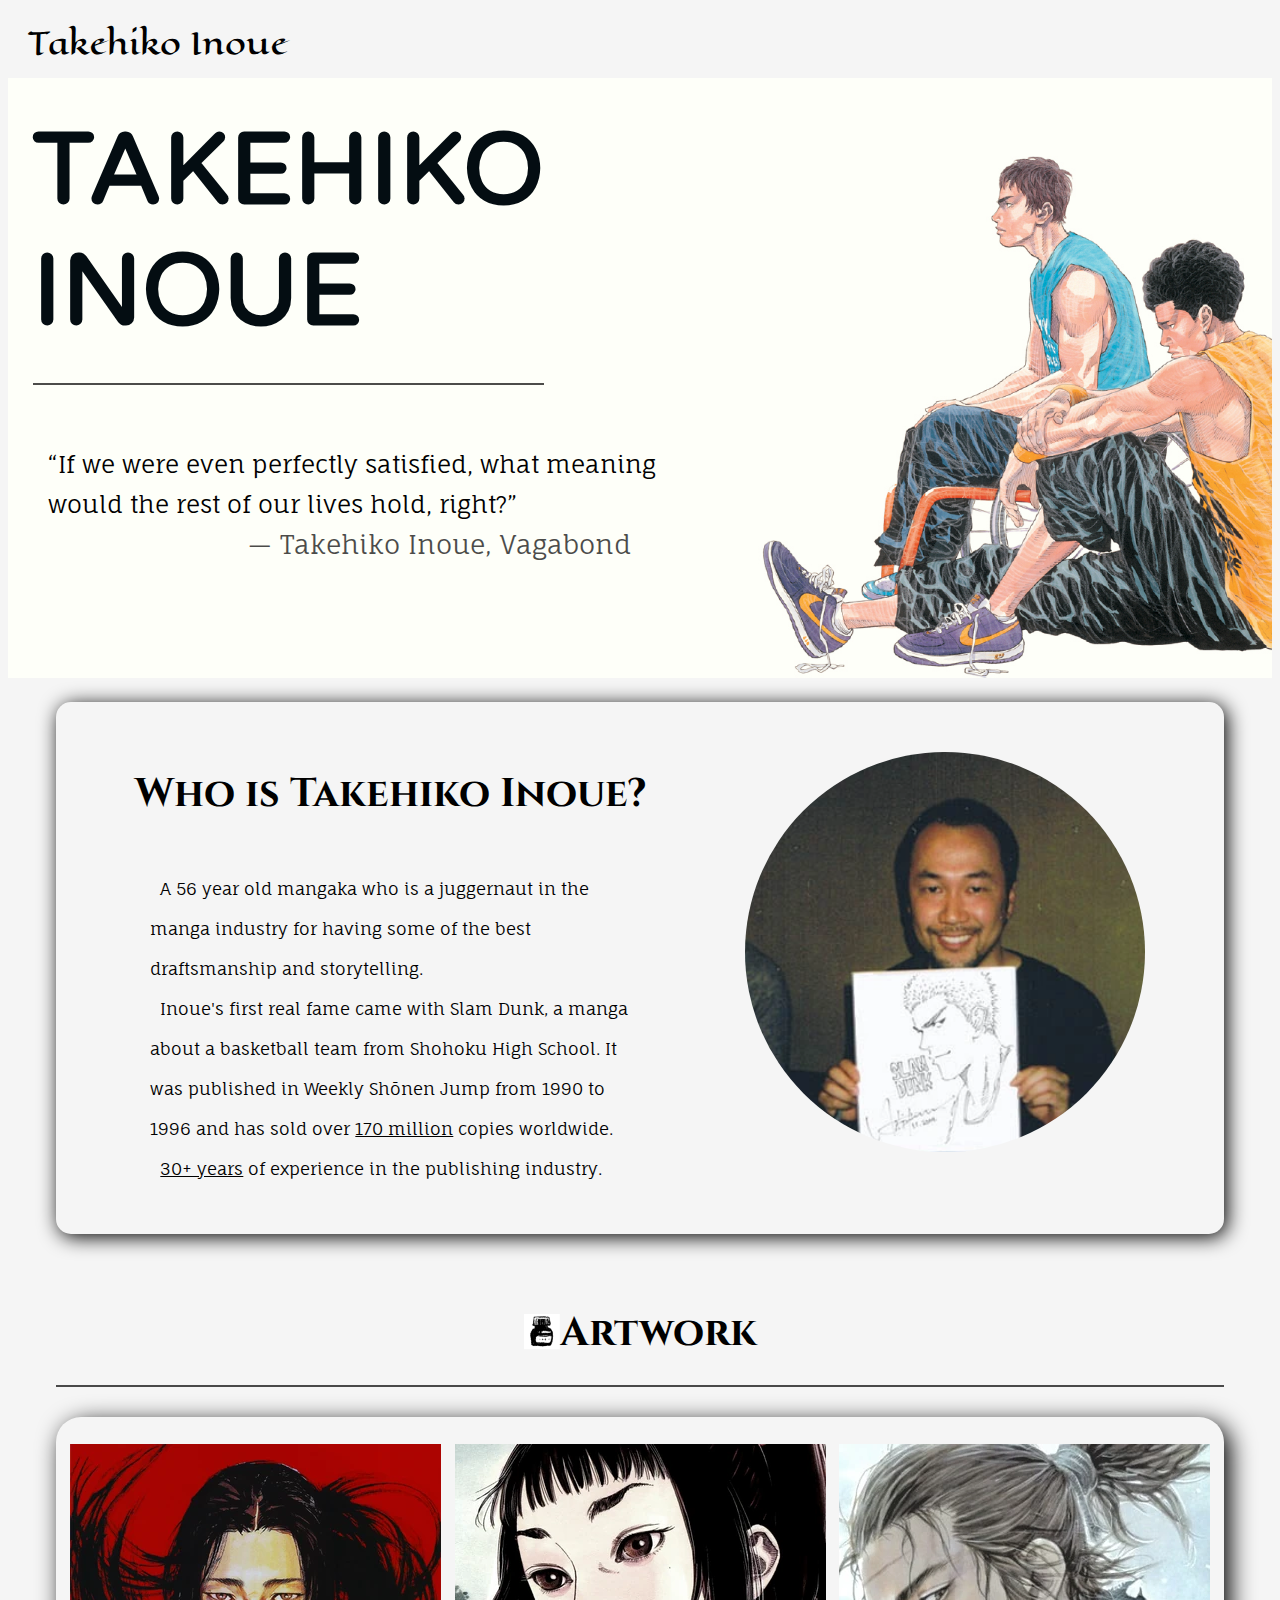
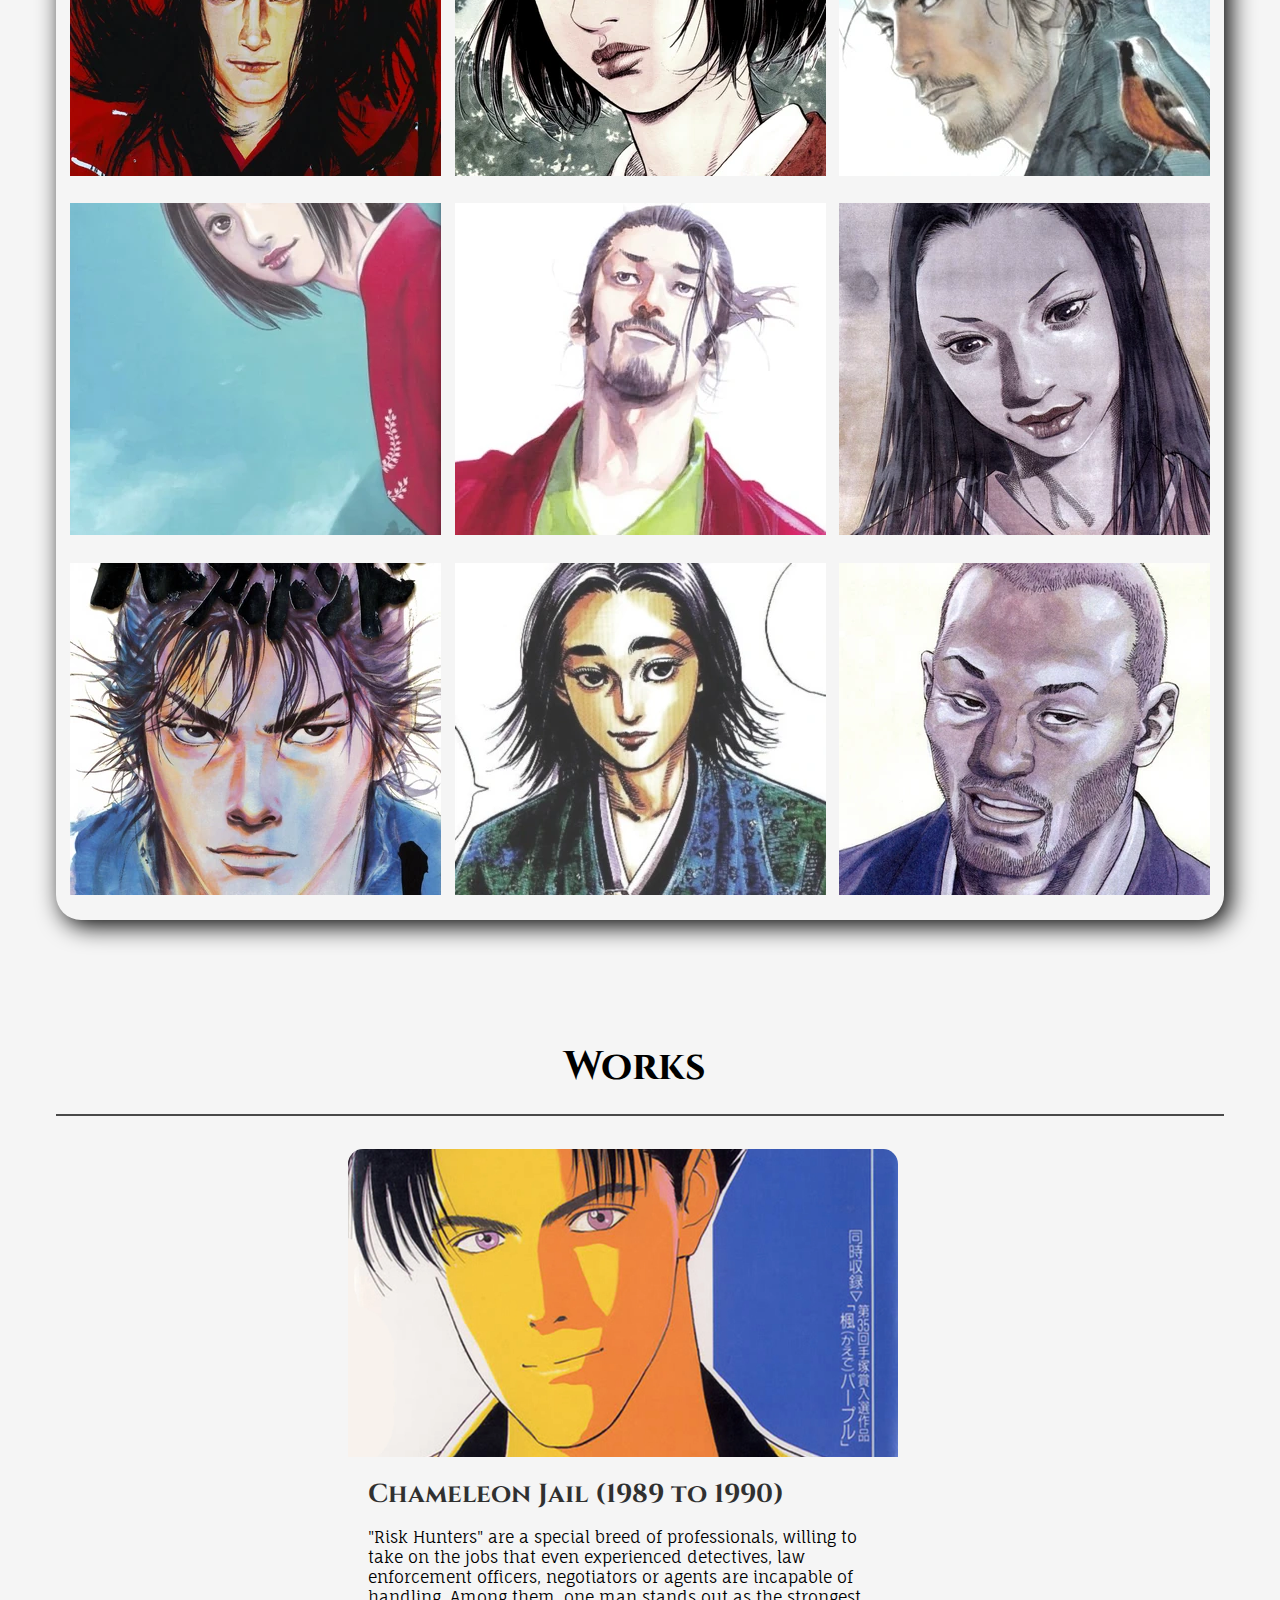
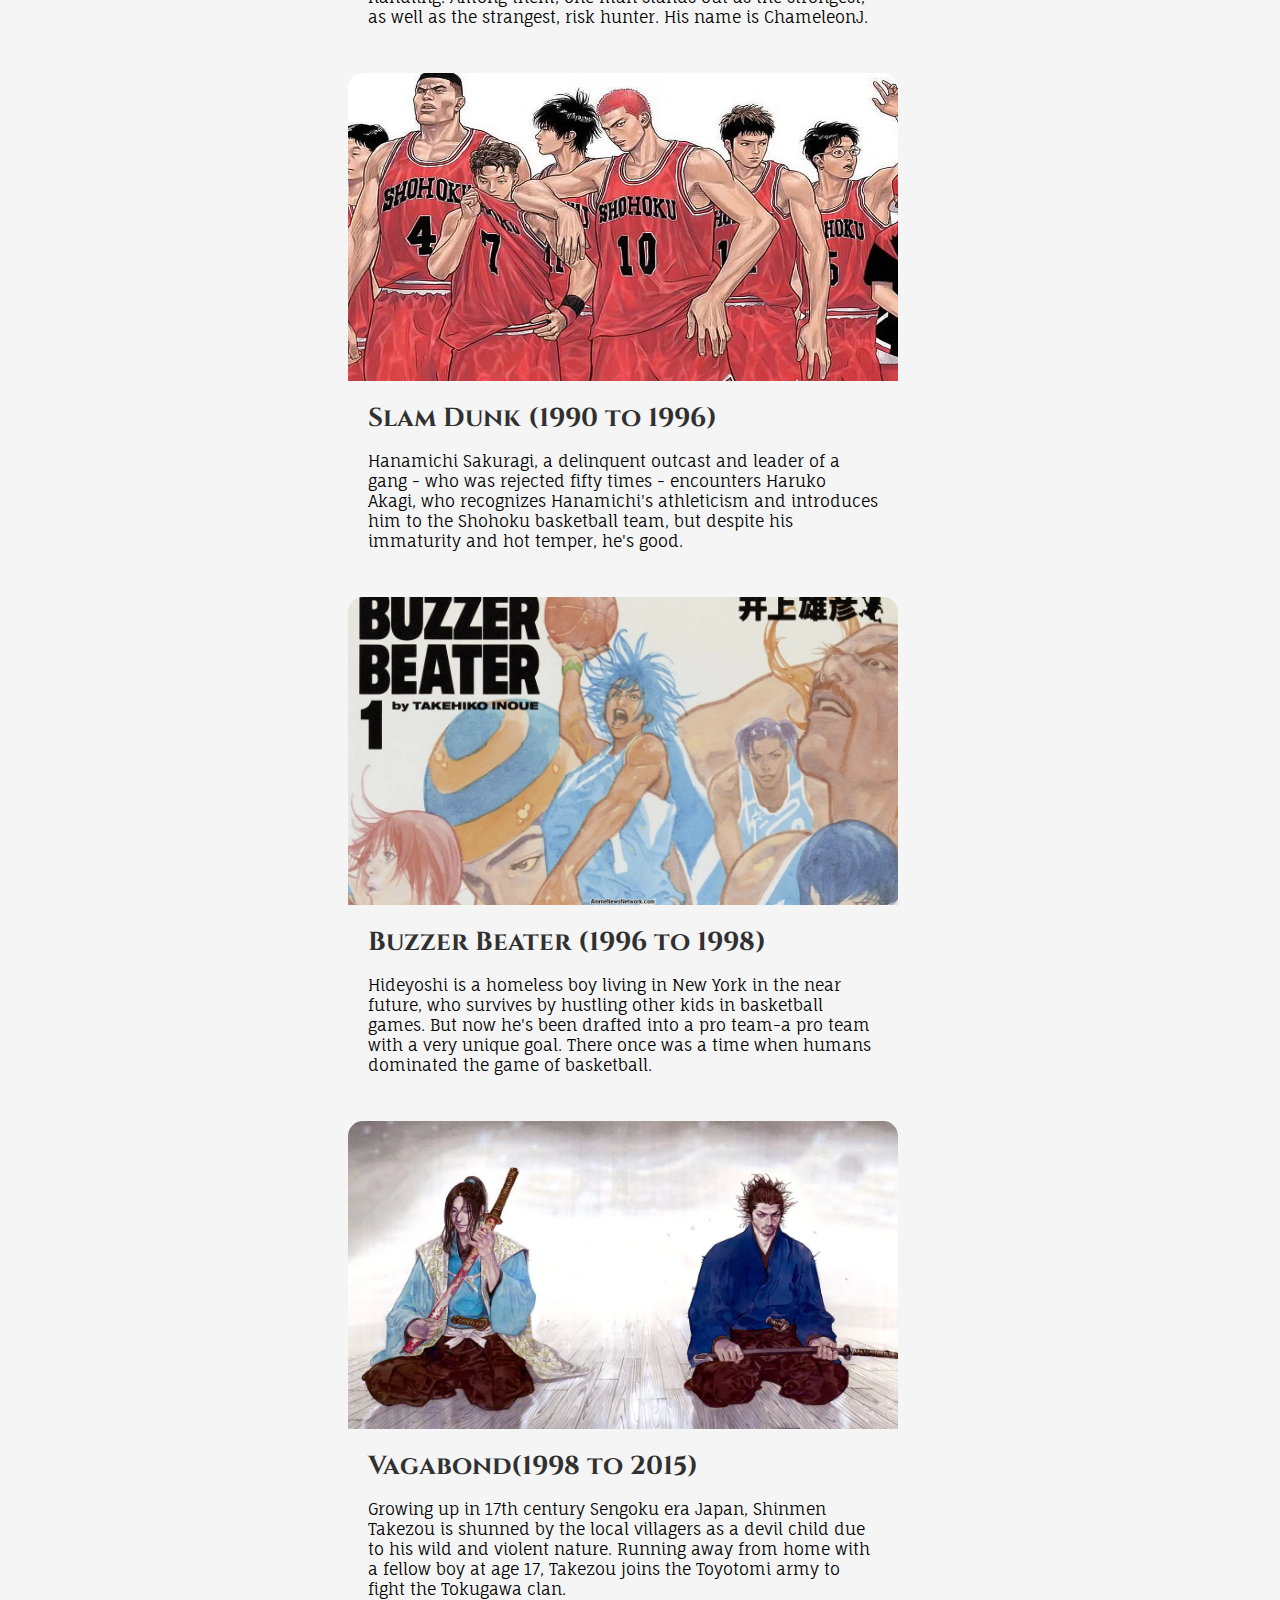
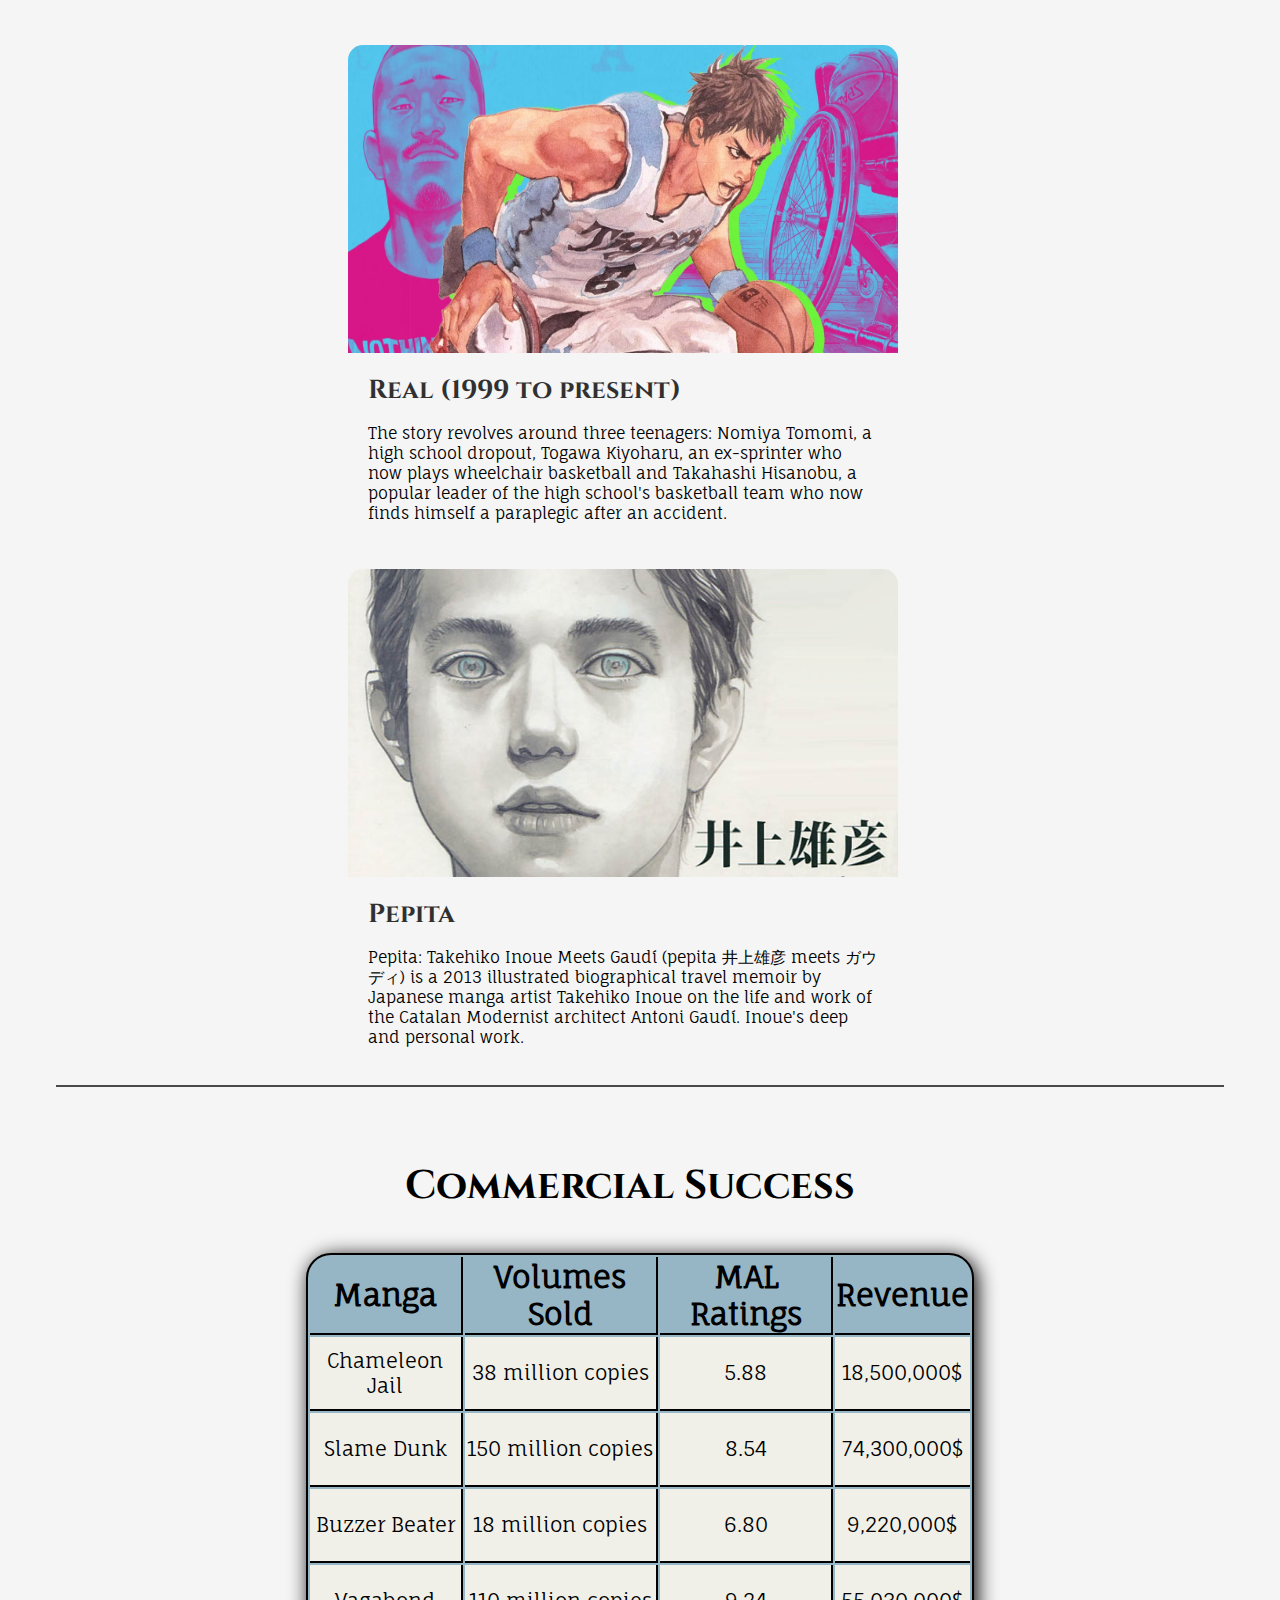
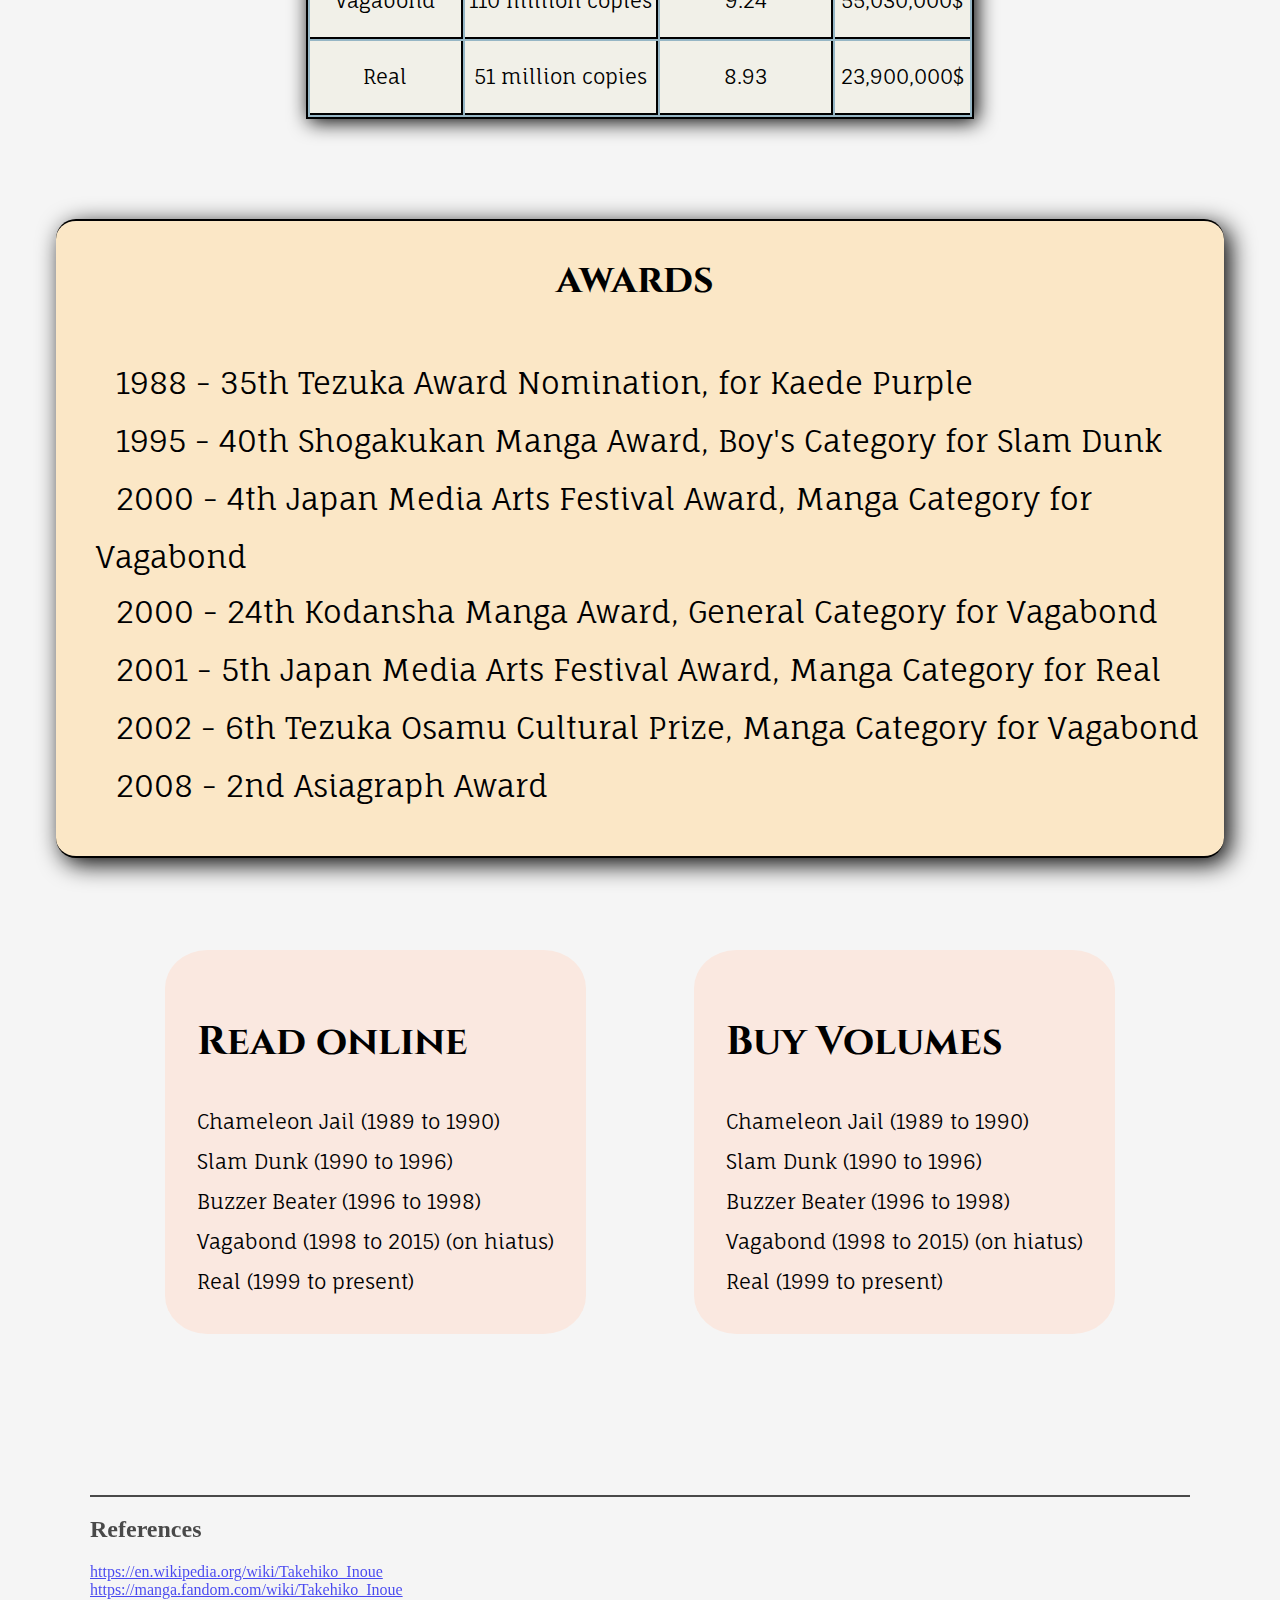
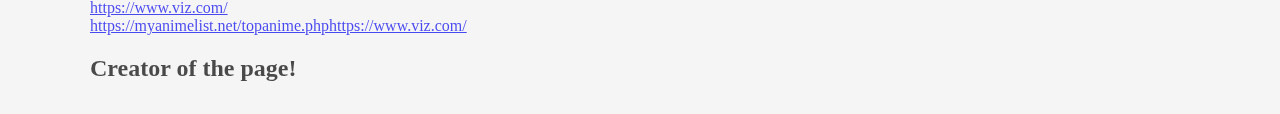
==== index.html @ ed4e34f8 "Rename portfolio.html to index.html" ====
<!DOCTYPE html>
<html lang="en">
<head>
    <meta charset="UTF-8">
    <meta name="viewport" content="width=\, initial-scale=1.0">
    <link rel="preconnect" href="https://fonts.googleapis.com">
    <link rel="preconnect" href="https://fonts.googleapis.com">
    <link rel="preconnect" href="https://fonts.googleapis.com">
    <link rel="preconnect" href="https://fonts.gstatic.com" crossorigin>
    <link href="https://fonts.googleapis.com/css2?family=Cinzel&family=Eagle+Lake&family=Fauna+One&family=Varela+Round&display=swap" rel="stylesheet">
    <title>project</title>
    <link href="portfolio.css" rel="stylesheet">
    <link rel="stylesheet" href="https://cdnjs.cloudflare.com/ajax/libs/font-awesome/6.4.2/css/all.min.css" integrity="sha512-z3gLpd7yknf1YoNbCzqRKc4qyor8gaKU1qmn+CShxbuBusANI9QpRohGBreCFkKxLhei6S9CQXFEbbKuqLg0DA==" crossorigin="anonymous" referrerpolicy="no-referrer" />

</head>
<body>
    <div class="sticky-bar">
        <div class="sbName">Takehiko Inoue</div>
        <div class="sbIcons">
        <ul>
            <a href="https://www.instagram.com/inouetake88/"><i class="fa-brands fa-instagram"></i></a>
            <a href="#"><i class="fa-brands fa-facebook"></i></a>
            <a href="https://twitter.com/inouetake"><i class="fa-brands fa-twitter"></i></a>
            <a href="https://en.wikipedia.org/wiki/Takehiko_Inoue"><i class="fa-brands fa-wikipedia-w"></i></a>
        </ul>
        </div>
    </div>
    <div class="otsu">
        <div class="backToTop">
            <a href="#"><img src="header2.png" typ></a>
        </div>
        <div class="quote">
            <p>“If we were even perfectly satisfied, what meaning would the rest of our lives hold, right?” <span>— Takehiko Inoue, Vagabond</span></p>
        </div>
        <div class="heading">
            <h1>TAKEHIKO <br> INOUE</h1>
        </div>
        <div class="intro">
            <div class="h3AndImg">
                <div class="introh3">
                    <h3>Who is Takehiko Inoue?</h3>
                    <div class="introPara">
                        <li><i class="fa-solid fa-caret-right"></i>A 56 year old mangaka who is a juggernaut in the manga industry for having some of the best draftsmanship and storytelling.</li>
                        <li><i class="fa-solid fa-caret-right"></i>Inoue's first real fame came with Slam Dunk, a manga about a basketball team from Shohoku High School. It was published in Weekly Shōnen Jump from 1990 to 1996 and has sold over <u>170 million</u> copies worldwide.</li>
                        <li><i class="fa-solid fa-caret-right"></i><u>30+ years</u> of experience in the publishing industry.</li>
                    </div>
                </div>
                <div class="introPfp">
                </div>
            </div>
            
        </div>
        
        <div class="artwork">
            <h3 class="artworkH3"><img src="headerIcon1.png">Artwork</h3>
                <div class="artworkImg">
                    <img src="art1.webp" alt="">
                    <img src="art2.webp" alt="">
                    <img src="art3.webp" alt="">
                    <img src="art4.webp" alt="">
                    <img src="art5.webp" alt="">
                    <img src="art6.webp" alt="">
                    <img src="art7.webp" alt="">
                    <img src="art8.webp" alt="">
                    <img src="art9.webp" alt="">  
                </div>
        </div>
        <div class="works">
            <div class="workHead">
                <h3>Works<i class="fa-solid fa-paintbrush"></i></h3>
            </div>
            <div class="allCards">
                <div class="card">
                    <img src="work1.webp">
                    <h3>Chameleon Jail (1989 to 1990)</h3>
                    <div class="cardTxt">
                        <p>"Risk Hunters" are a special breed of professionals, willing to take on the jobs that even experienced detectives,
                         law enforcement officers, negotiators or agents are incapable of handling. Among them, one man stands out as the strongest,
                         as well as the strangest, risk hunter. His name is ChameleonJ.</p>
                    </div>
                </div>
                    
                <div  class="card">
                    <img src="work2.avif">
                    <h3>Slam Dunk (1990 to 1996)</h3>
                    <div class="cardTxt">
                        <p>Hanamichi Sakuragi, a delinquent outcast and leader of a gang - who was rejected fifty times - encounters Haruko
                         Akagi, who recognizes Hanamichi's athleticism and introduces him to the Shohoku basketball team, but despite his immaturity
                         and hot temper, he's good.</p>
                    </div>
                           
                </div>
                <div class="card">
                    <img src="work3.webp">
                    <h3>Buzzer Beater (1996 to 1998)</h3>
                    <div class="cardTxt">
                        <p>Hideyoshi is a homeless boy living in New York in the near future, who survives by hustling other kids in basketball games.
                             But now he's been drafted into a pro team-a pro team with a very unique goal. There once was a time when humans dominated
                             the game of basketball.</p> 
                    </div>
                                 
                </div>
                <div class="card">
                    <img src="body2.webp">
                    <h3>Vagabond(1998 to 2015)</h3>
                    <div class="cardTxt">
                        <p>Growing up in 17th century Sengoku era Japan, Shinmen Takezou is shunned by the local villagers as a devil child
                             due to his wild and violent nature. Running away from home with a fellow boy at age 17, Takezou joins the
                             Toyotomi army to fight the Tokugawa clan.</p>
                    </div>
                    
                </div>
                <div class="card">
                    <img src="work4.avif">
                    <h3>Real (1999 to present)</h3>
                    <div class="cardTxt">
                        <p>The story revolves around three teenagers: Nomiya Tomomi, a high school dropout, Togawa Kiyoharu, an ex-sprinter
                        who now plays wheelchair basketball and Takahashi Hisanobu, a popular leader of the high school's basketball team
                        who now finds himself a paraplegic after an accident.</p>
                    </div>
                    
                </div>
                <div class="card">
                    <img src="work6.jpg">
                    <h3>Pepita</h3>
                    <div class="cardTxt">
                        <p>Pepita: Takehiko Inoue Meets Gaudí (pepita 井上雄彦 meets ガウディ) is a 2013 illustrated biographical travel
                             memoir by Japanese manga artist Takehiko Inoue on the life and work of the Catalan Modernist architect Antoni Gaudí.
                            Inoue's deep and personal work.</p>
                    </div>
                </div>
            </div>
        </div>
        <div class="commercial">
            <h3>Commercial Success<i class="fa-solid fa-coins fa-beat"></i></h3>
            <div class="table">
                <table>
                    <tr>
                        <th>Manga</th>
                        <th>Volumes Sold</th>
                        <th>MAL Ratings</th>
                        <th class="last">Revenue</th>
                    </tr>
                    <tr>
                        <td>Chameleon Jail</td>
                        <td>38 million copies</td>
                        <td>5.88</td>
                        <td class="last">18,500,000$</td>
                    </tr>
                    <tr>
                        <td>Slame Dunk</td>
                        <td>150 million copies</td>
                        <td>8.54</td>
                        <td class="last">74,300,000$</td>
                    </tr>
                    <tr>
                        <td>Buzzer Beater</td>
                        <td>18 million copies</td>
                        <td>6.80</td>
                        <td class="last">9,220,000$</td>
                    </tr>
                    <tr>
                        <td>Vagabond</td>
                        <td>110 million copies</td>
                        <td>9.24</td>
                        <td class="last">55,030,000$</td>
                    </tr>
                    <tr>
                        <td>Real</td>
                        <td>51 million copies</td>
                        <td>8.93</td>
                        <td class="last">23,900,000$</td>
                    </tr>
                </table>
            </div>
        </div>
        <div class="awards">
            <h3>awards<i class="fa-solid fa-award"></i></h3>
            <div class="awardLst">
            <li><i class="fa-solid fa-star"></i>1988 - 35th Tezuka Award Nomination, for Kaede Purple</li>
            <li><i class="fa-solid fa-star"></i>1995 - 40th Shogakukan Manga Award, Boy's Category for Slam Dunk</li>
            <li><i class="fa-solid fa-star"></i>2000 - 4th Japan Media Arts Festival Award, Manga Category for Vagabond</li>
            <li><i class="fa-solid fa-star"></i>2000 - 24th Kodansha Manga Award, General Category for Vagabond</li>
            <li><i class="fa-solid fa-star"></i>2001 - 5th Japan Media Arts Festival Award, Manga Category for Real</li>
            <li><i class="fa-solid fa-star"></i>2002 - 6th Tezuka Osamu Cultural Prize, Manga Category for Vagabond</li>
            <li><i class="fa-solid fa-star"></i>2008 - 2nd Asiagraph Award</li>
            </div>
        </div>
        <div class="explore">
            <div class="read">
                <h3>Read online</h3>
                <li><a href="https://m.manganelo.com/manga-ip97209">Chameleon Jail (1989 to 1990)</a></li>
                <li><a href="https://www.viz.com/slam-dunk">Slam Dunk (1990 to 1996)</a></li>
                <li><a href="https://chapmanganelo.com/manga-ja97268">Buzzer Beater (1996 to 1998)</a></li>
                <li><a href="https://www.viz.com/vagabond">Vagabond (1998 to 2015) (on hiatus)</a></li>
                <li><a href="https://www.viz.com/real">Real (1999 to present)</a></li>
            </div>
            <div class="read">
                <h3>Buy Volumes</h3>
                <li><a href="https://www.ebay.com/itm/385644890232?chn=ps&mkevt=1&mkcid=28">Chameleon Jail (1989 to 1990)</a></li>
                <li><a href="https://www.amazon.in/Slam-Dunk-Vol-Takehiko-Inoue/dp/1421506793/ref=sr_1_1?crid=1F26A745O3DDD&keywords=slam+dunk&qid=1698688557&sprefix=slam+dunk%2Caps%2C210&sr=8-1">Slam Dunk (1990 to 1996)</a></li>
                <li><a href="https://www.ebay.com/itm/394183119570">Buzzer Beater (1996 to 1998)</a></li>
                <li><a href="https://www.amazon.in/Vagabond-Vol-VIZBIG-Takehiko-Inoue/dp/1421522446/ref=sr_1_1?crid=399Z9U92T1Q5G&keywords=vagabond&qid=1698688587&sprefix=vagabond%2Caps%2C215&sr=8-1">Vagabond (1998 to 2015) (on hiatus)</a></li>
                <li><a href="https://www.amazon.in/Real-Vol-1-Takehiko-Inoue/dp/1421519895/ref=sr_1_1?crid=1QORVK2NCGVJJ&keywords=manga+real&qid=1698688627&sprefix=manga+real%2Caps%2C230&sr=8-1">Real (1999 to present)</a></li>
            </div>
        </div>
        <footer>
            <div class="line">
                <div class="refer">
                    <h2>References</h2>
                <li><a href="https://en.wikipedia.org/wiki/Takehiko_Inoue">https://en.wikipedia.org/wiki/Takehiko_Inoue</a></li>
                <li><a href="https://manga.fandom.com/wiki/Takehiko_Inoue">https://manga.fandom.com/wiki/Takehiko_Inoue</a></li>
                <li><a href="https://www.viz.com/">https://www.viz.com/</a></li>
                <li><a href="https://myanimelist.net/topanime.php">https://myanimelist.net/topanime.phphttps://www.viz.com/</a></li>
                </div>
                <div class="me_hehe">
                    <div class="luffy"><h2>Creator of the page!</h2></div>
                    <div class="sm">
                        <a href="https://www.instagram.com/"><i class="fa-brands fa-instagram"></i></a>
                        <a href="https://github.com/parrthpatill"><i class="fa-brands fa-github"></i></a>
                    </div>
                        
                    
                    
                        

                

                </div>
            </div>
        </footer>
    </div>
<script src="portfolio.js"></script>
</body>
</html>
---- portfolio.css ----
body{
    background-color: whitesmoke;
}
li{
    list-style-type: none;
}
.quote p{
    position: absolute;
    top: 420px;
    margin-left: 40px;
    width: 650px;
    font-size: 24px;
    line-height: 40px;
    font-family: 'Fauna One', serif;
}
.quote p span{
    padding-left: 200px;
    font-size: 26px;
    opacity: 0.7;
}
.backToTop{
    position: fixed;
    bottom: 20px;
    right: 32px;
    opacity: 0;
    pointer-events: none;
    transition: all 0.4s;
}
.backToTop.Click{
    opacity: 1;
    bottom: 32px;
    pointer-events: auto;
}
html{
    scroll-behavior: smooth;
}
.sticky-bar{
    display: flex;
    align-items: center;
    justify-content: space-between;
    color: black;
    height: 70px;
    background-color:whitesmoke;
    position: sticky;
    top: 0px;
    z-index: 1;
}
.sbName{
    font-family: 'Eagle Lake', serif;
    font-size: 30px;
    padding-left: 20px;
}
.sbIcons i{
    color: black;
    font-size: 30px;
    padding-right: 20px;
    opacity: 0.5;
}
.sbIcons i:hover{
    opacity: 1;
    transform: scale(1.2);
}
.heading{
    background-image: url("header3.jpg");
    height: 100vh;
    background-size: cover;
    color: #040d12;
    height: 600px;
    display: flex;
    flex-direction: row;
    margin-bottom: 0;
    align-items: center;
    font-size: 50px;
    font-family: 'Varela Round', sans-serif; 
}
.heading h1{
    position: relative;
    bottom: 130px;
    left: 25px;
    padding-bottom: 30px;
    border-bottom: 2px solid rgba(0, 0, 0, 0.7)
}
.heading img{
    position: absolute;
    bottom: 0;
    left: 0;
}
h3{
    text-align: left;
    font-size: 40px;
    color: black;
    padding-top: 2rem;
    font-family: 'Cinzel', serif;
}
.intro{
    box-shadow: 3px 3px 20px black;
    font-size: 20px;
    margin-top: 1.5rem;
    margin: 1.5rem 3rem;
    padding-bottom: 0;
    line-height: 40px;
    border-radius: 15px;
}
.h3AndImg{
    display: flex;
    justify-content: space-evenly;
    margin: 0;
    padding: 0;
}
.introPfp{
    background-image: url(Takehiko_inoue.webp);
    background-size: cover;
    height: 400px;
    width: 400px;
    border-radius: 50%;
    position: relative;
    margin-top: 50px;
}
 
.introPara{
    height: 350px;
    width: 500px;
    margin-bottom: 30px;
    display: flex;
    flex-direction: column;
    justify-content: center;
    padding: 0px 15px 0 15px;
    font-family: 'Fauna One', serif;
    font-size: 17px;
}
.introPara li i{
    padding-right: 10px;
}
.artwork{
    text-align: center;
    margin-top: 1.5rem;
    margin: 1.5rem 3rem;
    padding-bottom: 3rem;
    
}
.artwork h3{
    color: black;
    padding-top: 2rem;
    padding-bottom: 25px;
    margin-bottom: 30px;
    text-align: center;
    border-bottom: 2px solid rgba(0, 0, 0, 0.7);
}
.artwork h3 img{
    position: relative;
    top: 5px;
}
.artworkImg{
    border-radius: 25px;
    box-shadow: 6px 6px 25px black;
    background-color: whitesmoke;
    display: flex;
    flex-wrap: wrap;
    justify-content: space-evenly;
    align-content: baseline;
    padding-bottom: 25px;
}
.artworkImg img{
    margin-top: 1.7rem;
}
.artworkImg img:hover{
    box-shadow: 3px 3px 20px black;
}
.artworkH3{
    padding-bottom: 50px;
}
.works{
    margin: 1.5rem 3rem;
}
.workHead h3 i{
    padding-left: 10px;
    font-size: 35px;
}
.works h3{
    color: black;
    margin-bottom: 0;
    text-align: center;
    padding-bottom: 20px;
}
.commercial{
    margin: 1.5rem 3rem;
    margin-bottom: 0;
}
.commercial h3{
    text-align: center;
}
.commercial h3 i{
    font-size: 32px;
    padding-left: 20px;
}
.table{
    display: flex;
    justify-content: center;
    align-items: center;
    margin: 0 250px 100px 250px;
    
}
 th, td{
    border-bottom: 2px solid black;
    border-right:  2px solid black;
    text-align: center;
}
.last{
    border-right: 0px none;
}
table{
    border: 2px solid black;
    background-color: #96B6C5;
    width: 100%;
    border-radius: 25px 25px 0 0;
    box-shadow: 3px 3px 20px black;
}
th{
    height: 70px;
    font-family: 'Fauna One', serif;
    font-size: 30px;
}
td{
    height: 70px;
    font-family: 'Fauna One', serif;
    font-size: 20px;
    background-color: #F1F0E8;
}
.allCards{
    display: flex;
    flex-wrap: wrap;
    justify-content: space-evenly;
    padding: 0 25px 25px 25px;
    margin-top: 0;
    border-top: 2px solid rgba(0, 0, 0, 0.7);
    border-bottom: 2px solid rgba(0, 0, 0, 0.7);
}
.card{
    height: 490px;
    width: 550px;
    border: 1px solid whitesmoke;
    border-radius: 15px;
    margin-top: 2rem;
    background-color: whitesmoke;
    margin-right: 35px;
}
.card:hover{
    box-shadow: 6px 6px 25px black;
}
.card h3{
    font-size: 26px;
    margin: 1rem 0 0 0;
    padding: 0 0 0 20px;
    color: black;
    text-align: start;
    opacity: 0.8;
}
.card h3:hover{
    opacity: 1;
    cursor: pointer;
    text-decoration: underline;
}
.card img{
    width: 100%;
    height: 63%;
    border-radius: 15px 15px 0 0;
}
.cardTxt{
    font-family: 'Fauna One', serif;
    margin-top: 0;
    padding: 0 15px 15px 15px;
    line-height: 20px;
}
.cardTxt p{
    margin: 10px 0 0 0;
    padding: 5px;
}
.awards{
    border-top: 2px solid black;
    border-bottom: 2px solid black;
    background-color: #FBE7C6;
    margin: 0 3rem 60px 3rem;
    border-radius: 20px;
    box-shadow: 6px 6px 25px black;
}
.awards h3{
    margin: 0 0 3rem 0;
    text-align: center;
}
.awards h3 i{
    position: relative;
    bottom: 8px;
    padding-left: 10px;
}
.awardLst{
    padding-left: 40px;
    padding-bottom: 40px;
    font-family: 'Fauna One', serif;
    font-size: 30px;
    line-height: 55px;
}
.awardLst i{
    padding-right: 20px;
    font-size: 24px;
}
.explore{
    display: flex;
    justify-content: space-evenly;
    font-size: 20px;
    margin-top: 1.5rem;
    margin: 1.5rem 3rem;
    padding-bottom: 3rem;
    line-height: 40px;
}
.explore h3{
    padding: 0;
}
.explore div{
    display: flex;
    flex-direction: column;
    padding: 2rem;
    margin-top: 2rem;
    border-radius: 10%;
    background-color: #FAE8E0;
}
.explore div li a{
    font-family: 'Fauna One', serif;
    color: black;
    text-decoration: none;
}
.explore div li a:hover{
    text-decoration: underline;
    color: purple;
}
.read{
    border-radius: 20px;
    background-color: whitesmoke;
}

footer{
    height: 300px;
    display: flex;
    justify-content: center;
    align-items: center;
}
.line {
    width: 1100px;
    height: 120px;
    border-top: 2px solid black;
    opacity: 0.8;
    display: flex;
    flex-direction: column;
    opacity: 0.7;
}
.me_hehe{
    display: flex;
}
.me_hehe i{
    position: relative;
    top: 20px;
    color: black;
    font-size: 30px;
    padding-left: 20px;
    opacity: 0.5;

}
.me_hehe i:hover{
    opacity: 1;
    transform: scale(1.2);
}
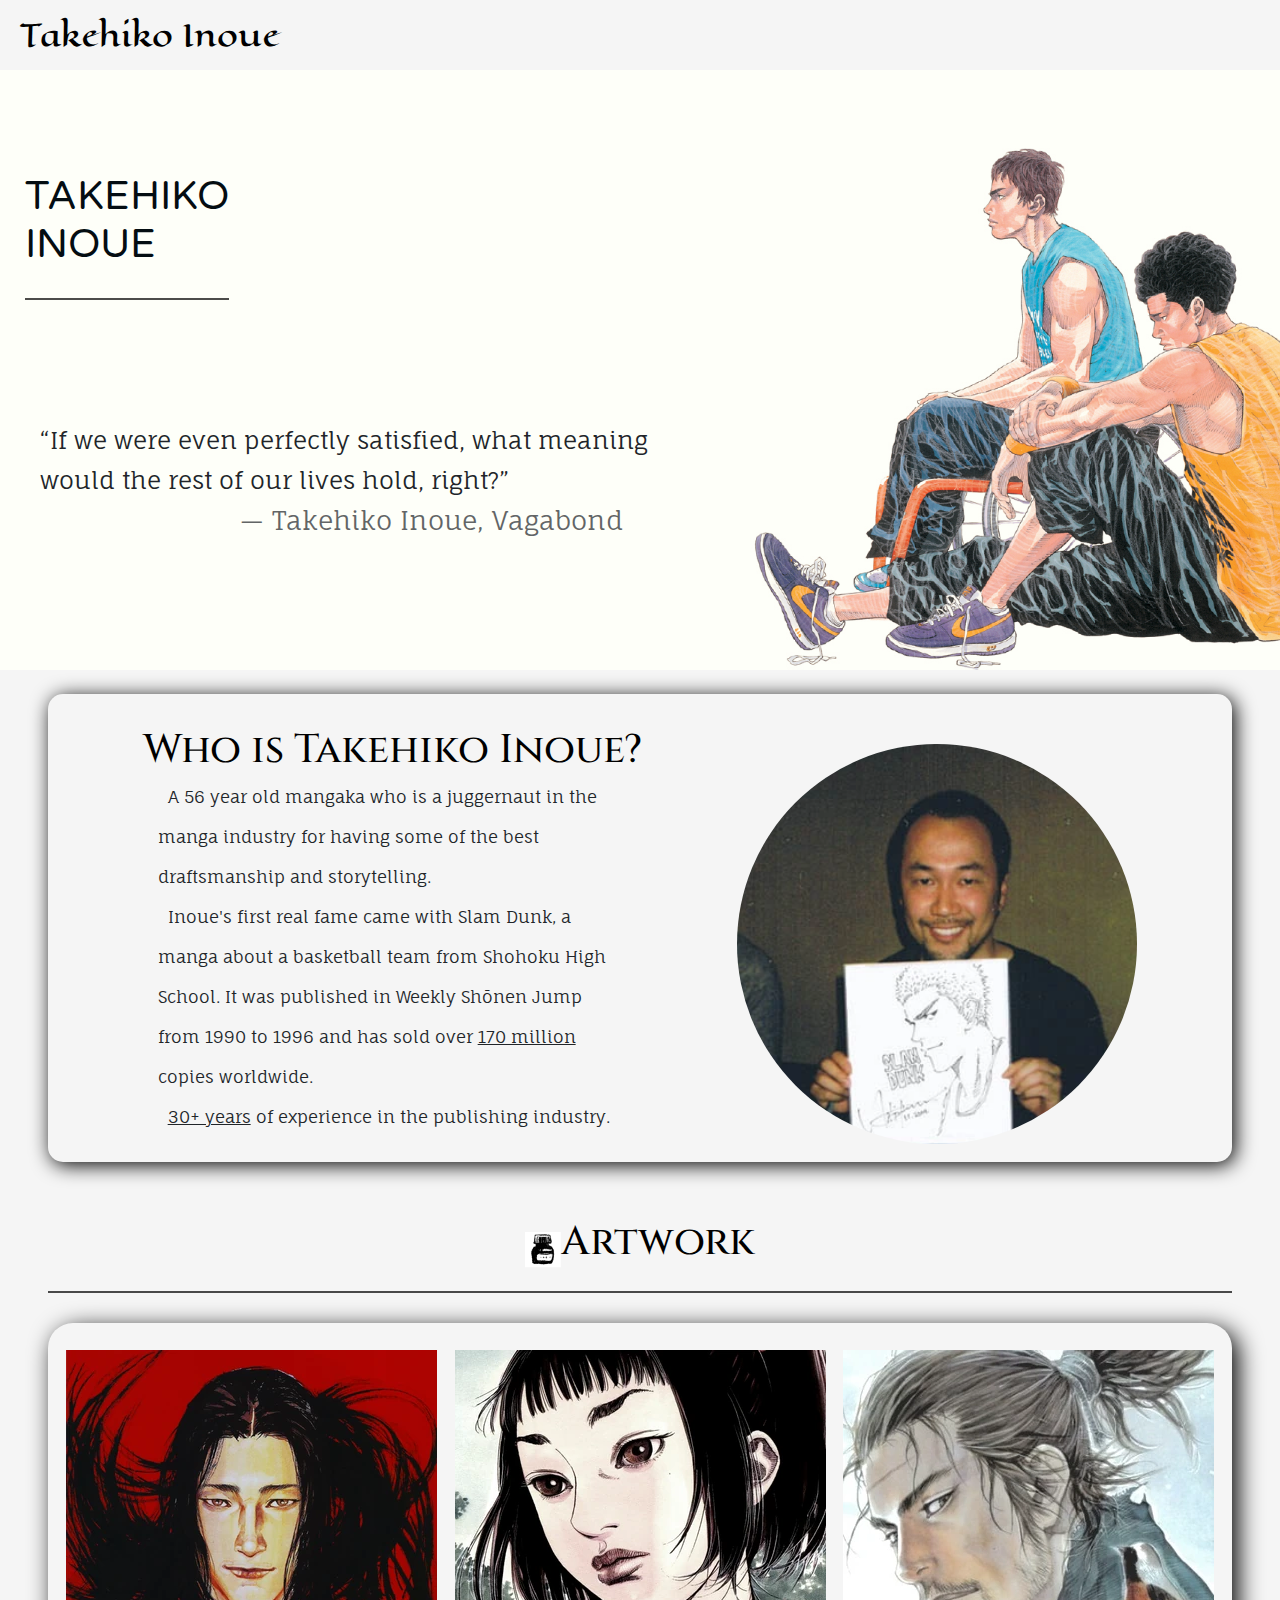
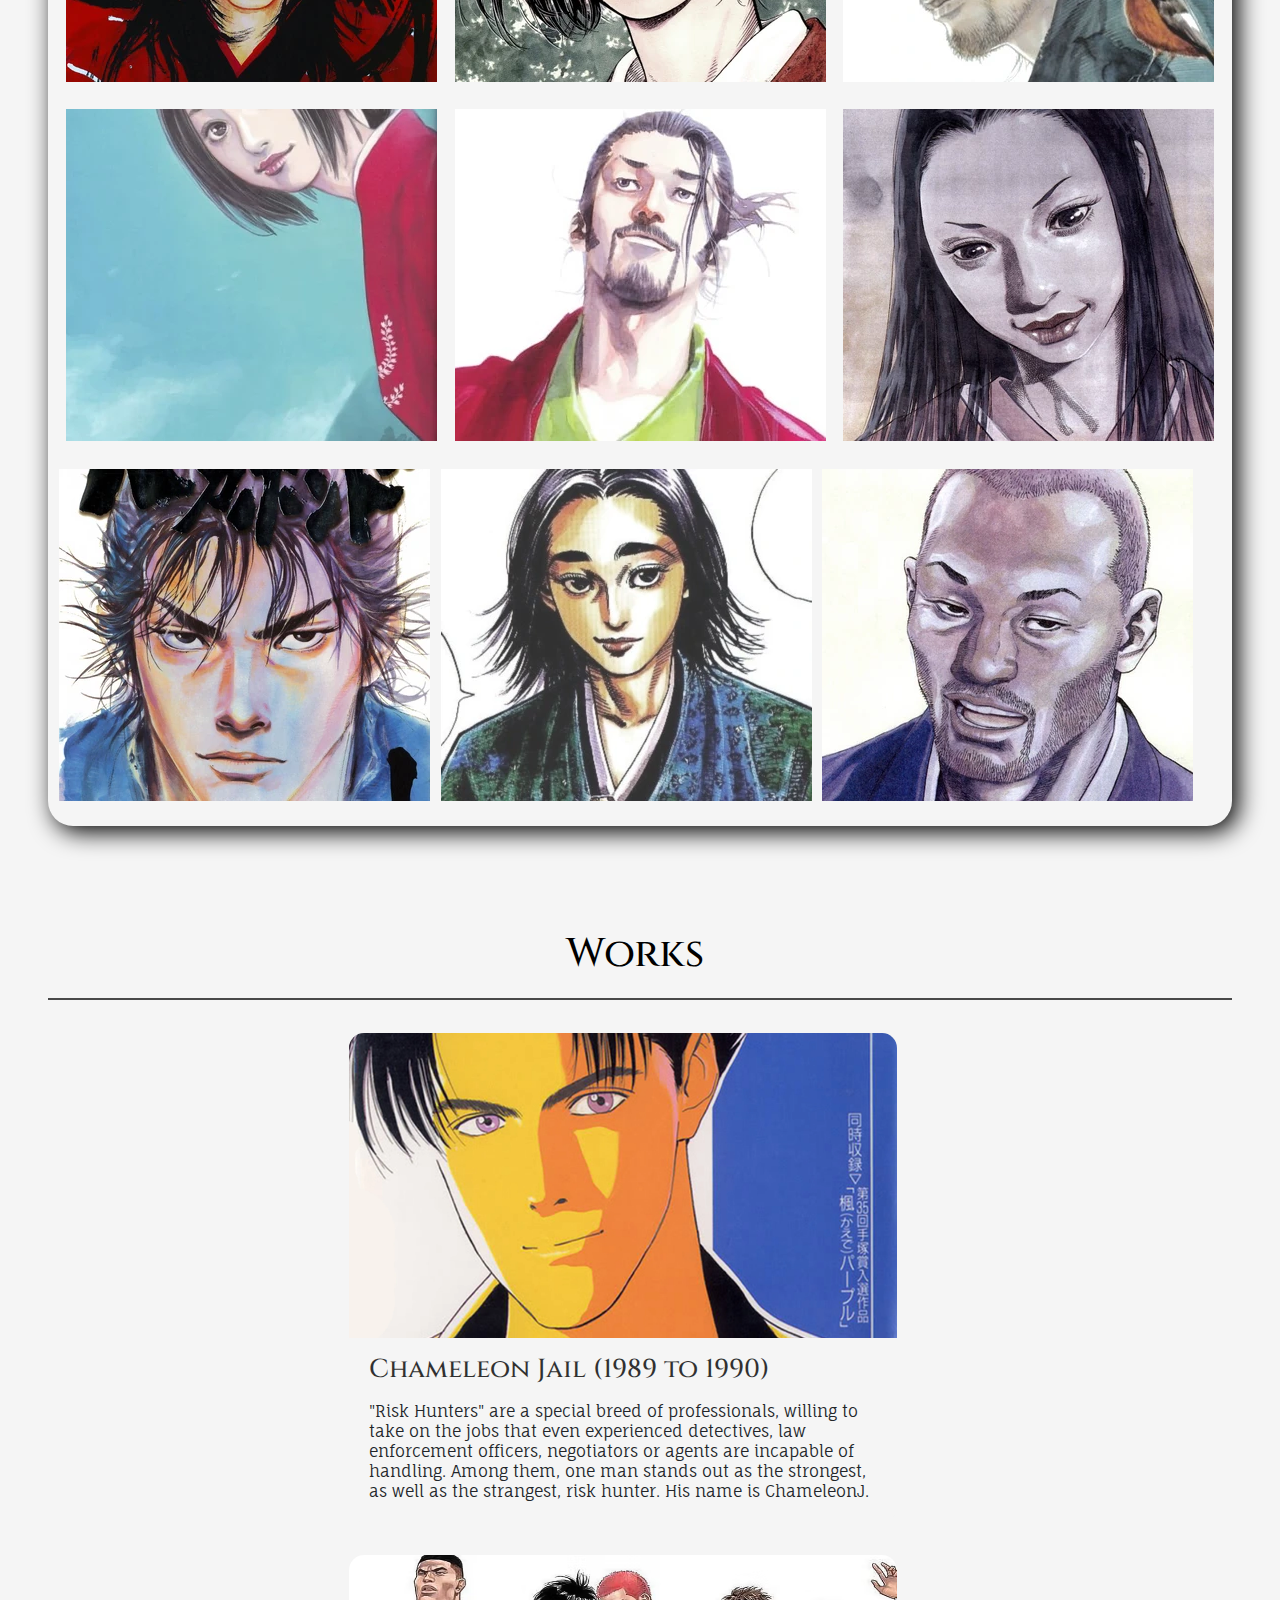
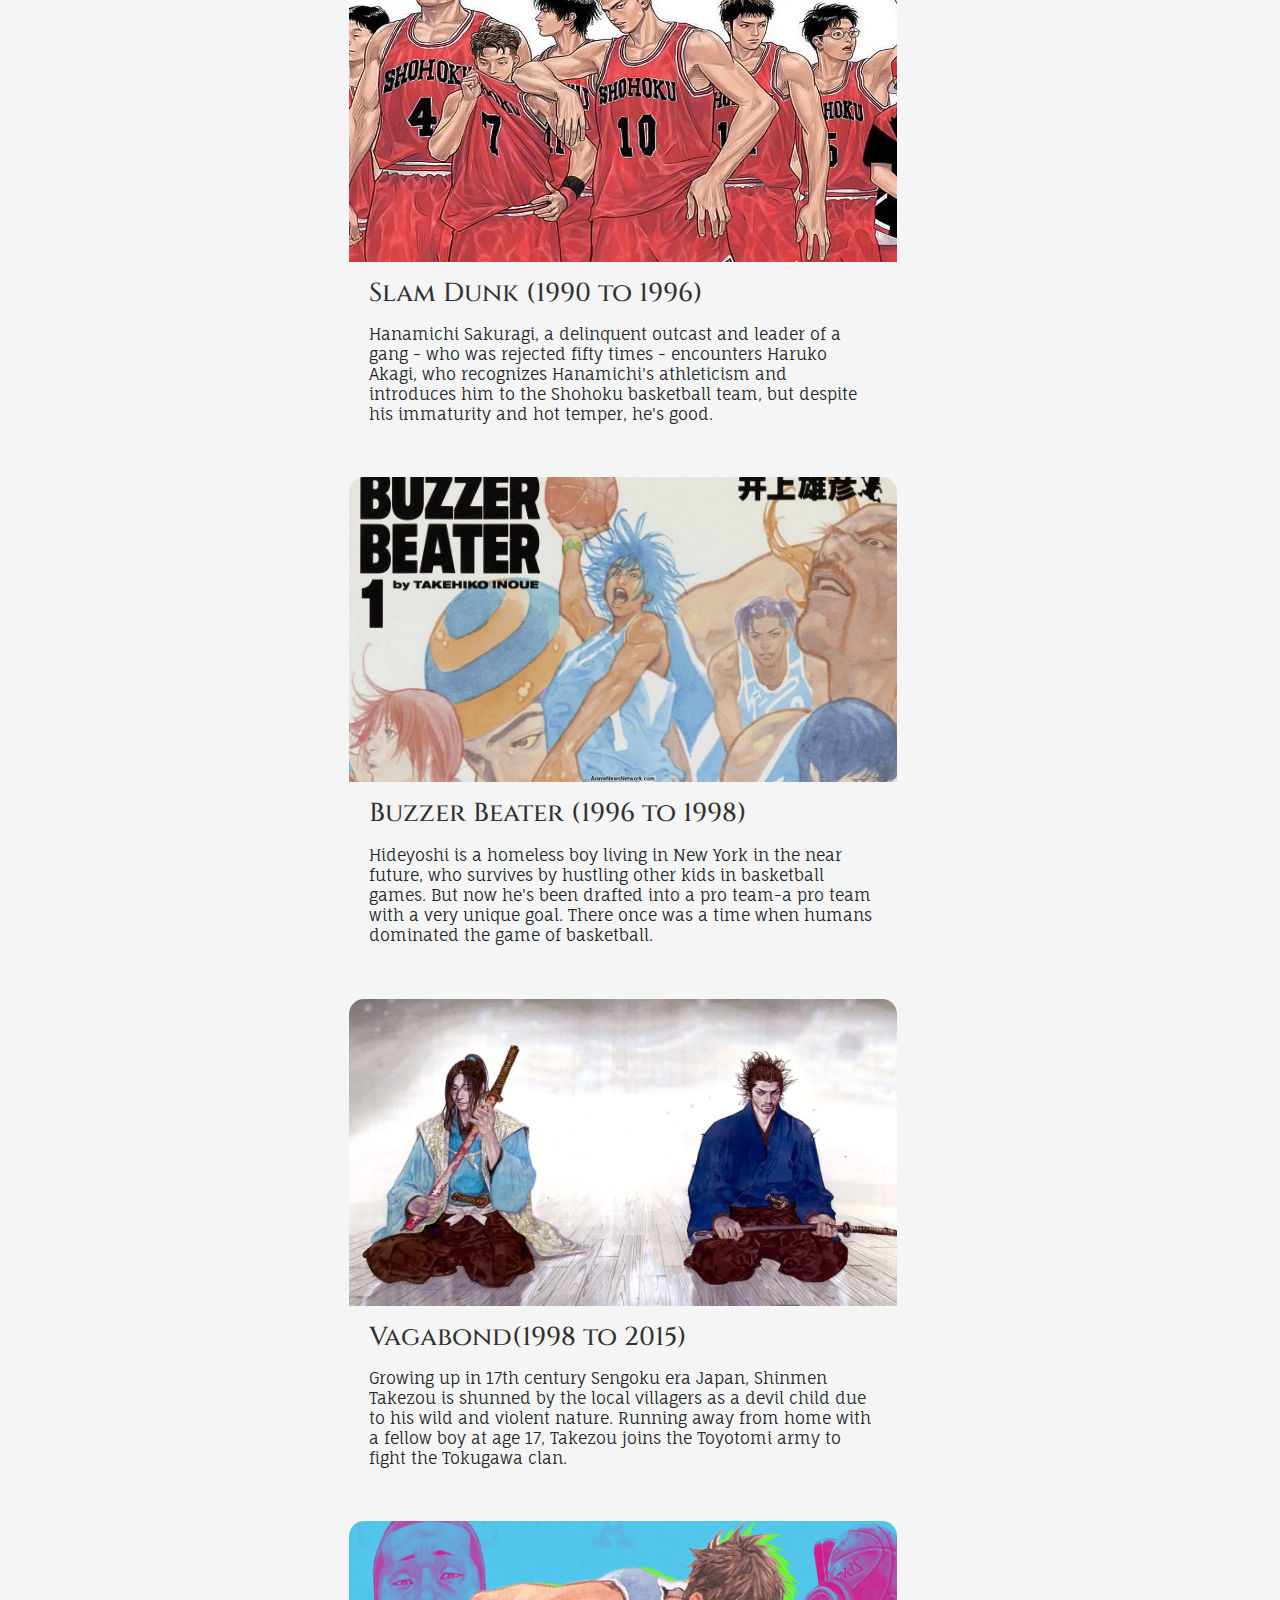
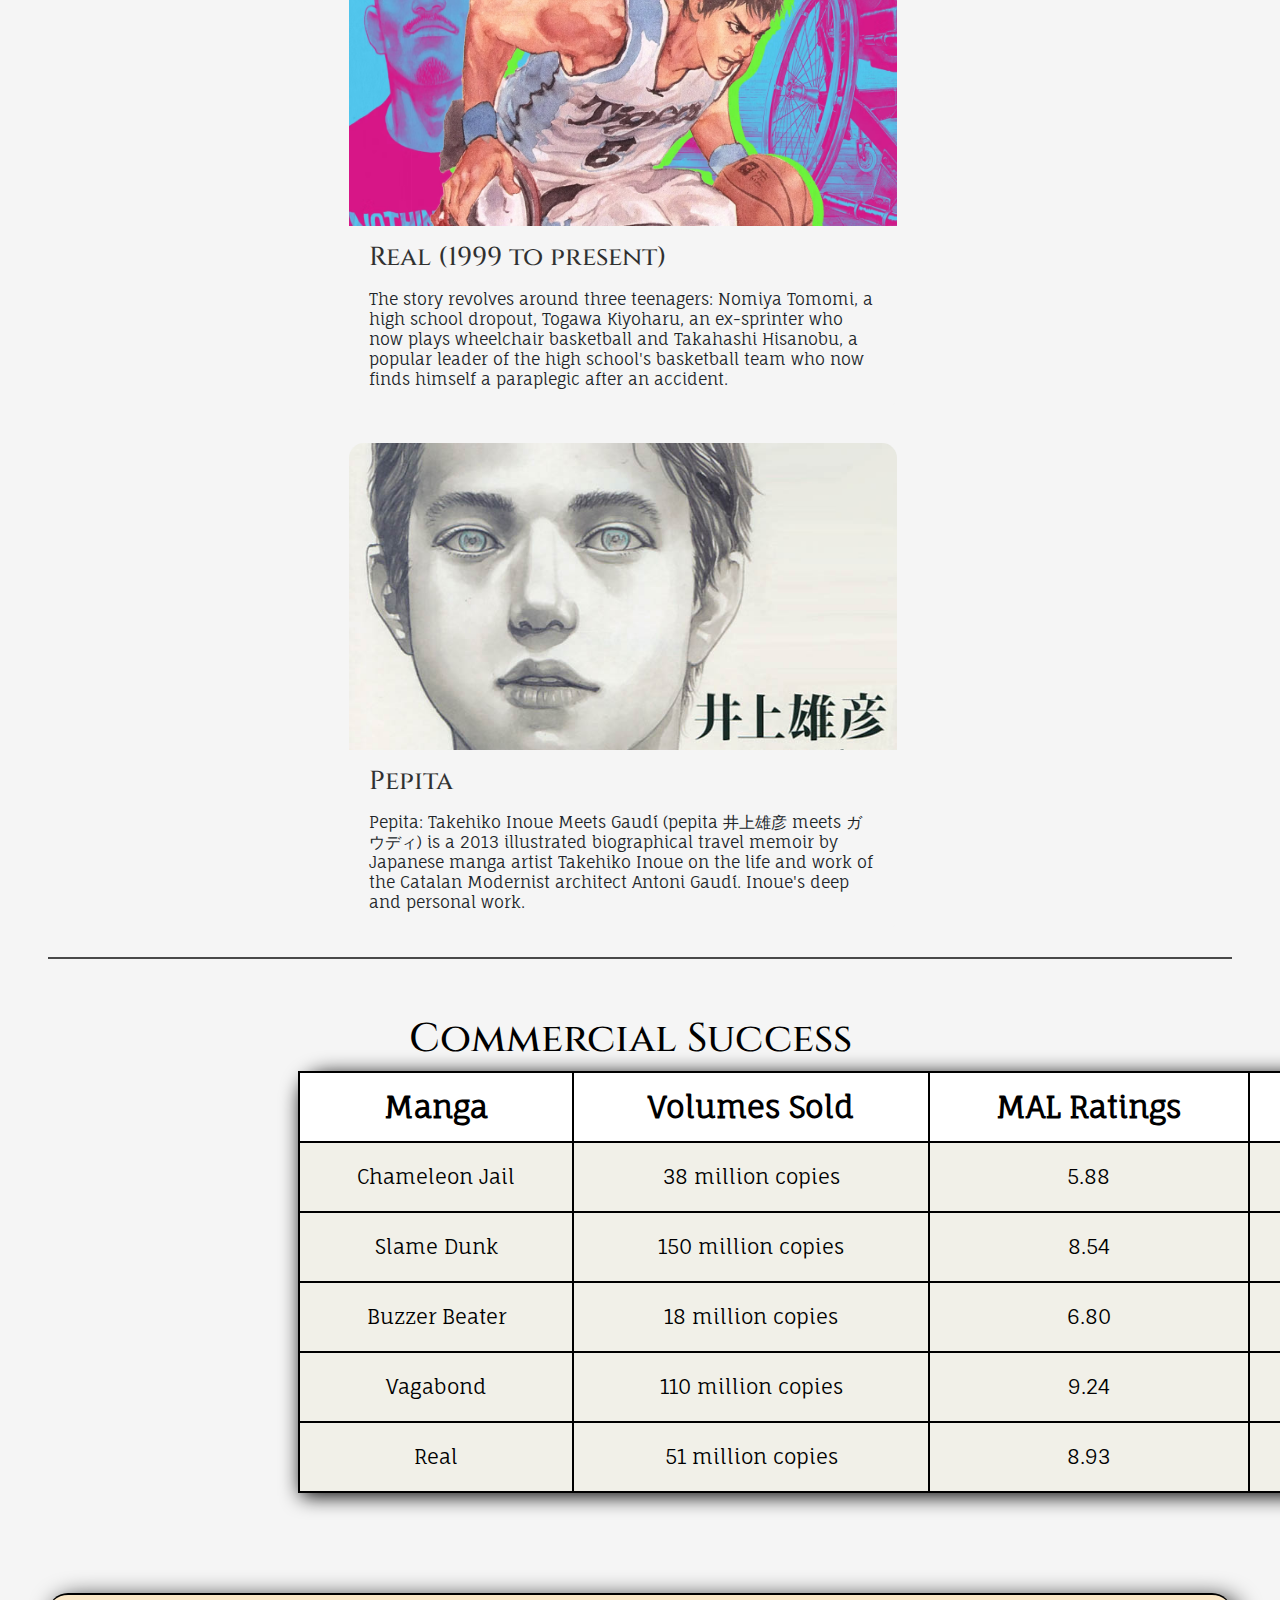
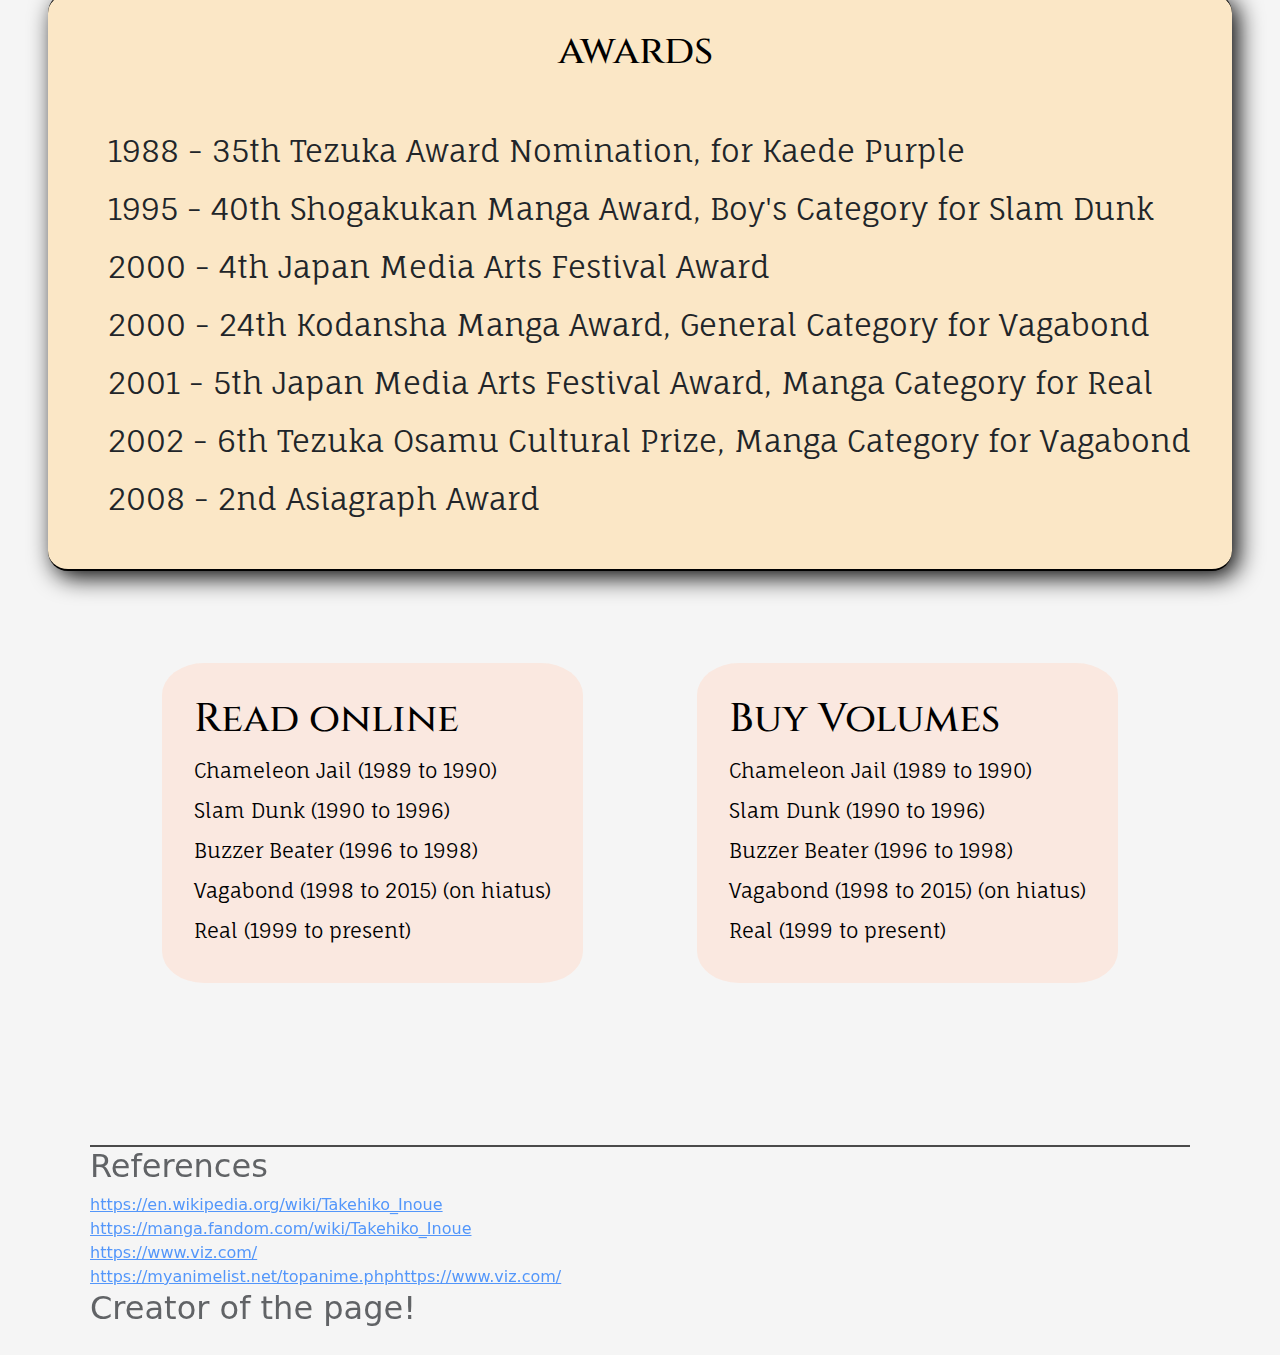
==== commit f31b203e: "Update index.html" ====
--- a/index.html
+++ b/index.html
@@ -9,6 +9,7 @@
     <link rel="preconnect" href="https://fonts.gstatic.com" crossorigin>
     <link href="https://fonts.googleapis.com/css2?family=Cinzel&family=Eagle+Lake&family=Fauna+One&family=Varela+Round&display=swap" rel="stylesheet">
     <title>project</title>
+    <link href="	https://cdn.jsdelivr.net/npm/bootstrap@5.3.2/dist/css/bootstrap.min.css" rel="stylesheet">
     <link href="portfolio.css" rel="stylesheet">
     <link rel="stylesheet" href="https://cdnjs.cloudflare.com/ajax/libs/font-awesome/6.4.2/css/all.min.css" integrity="sha512-z3gLpd7yknf1YoNbCzqRKc4qyor8gaKU1qmn+CShxbuBusANI9QpRohGBreCFkKxLhei6S9CQXFEbbKuqLg0DA==" crossorigin="anonymous" referrerpolicy="no-referrer" />
 
@@ -25,7 +26,7 @@
         </ul>
         </div>
     </div>
-    <div class="otsu">
+    
         <div class="backToTop">
             <a href="#"><img src="header2.png" typ></a>
         </div>
@@ -45,25 +46,24 @@
                         <li><i class="fa-solid fa-caret-right"></i><u>30+ years</u> of experience in the publishing industry.</li>
                     </div>
                 </div>
-                <div class="introPfp">
-                </div>
-            </div>
-            
+                <div class="introPfp"></div>
+            </div>
         </div>
         
         <div class="artwork">
             <h3 class="artworkH3"><img src="headerIcon1.png">Artwork</h3>
-                <div class="artworkImg">
-                    <img src="art1.webp" alt="">
-                    <img src="art2.webp" alt="">
-                    <img src="art3.webp" alt="">
-                    <img src="art4.webp" alt="">
-                    <img src="art5.webp" alt="">
-                    <img src="art6.webp" alt="">
-                    <img src="art7.webp" alt="">
-                    <img src="art8.webp" alt="">
-                    <img src="art9.webp" alt="">  
-                </div>
+             <div class="artworkImg">  
+                    <img src="art1.webp"  alt="">
+                    <img src="art2.webp"  alt="">
+                    <img src="art3.webp"  alt="">
+                    <img src="art4.webp"  alt="">
+                    <img src="art5.webp"  alt="">
+                    <img src="art6.webp"  alt="">
+                    <img src="art7.webp"  alt="">
+                    <img src="art8.webp"  alt="">
+                    <img src="art9.webp"  alt="" style="padding-right: 28px;">  
+            </div>
+            
         </div>
         <div class="works">
             <div class="workHead">
@@ -179,7 +179,7 @@
             <div class="awardLst">
             <li><i class="fa-solid fa-star"></i>1988 - 35th Tezuka Award Nomination, for Kaede Purple</li>
             <li><i class="fa-solid fa-star"></i>1995 - 40th Shogakukan Manga Award, Boy's Category for Slam Dunk</li>
-            <li><i class="fa-solid fa-star"></i>2000 - 4th Japan Media Arts Festival Award, Manga Category for Vagabond</li>
+            <li><i class="fa-solid fa-star"></i>2000 - 4th Japan Media Arts Festival Award</li>
             <li><i class="fa-solid fa-star"></i>2000 - 24th Kodansha Manga Award, General Category for Vagabond</li>
             <li><i class="fa-solid fa-star"></i>2001 - 5th Japan Media Arts Festival Award, Manga Category for Real</li>
             <li><i class="fa-solid fa-star"></i>2002 - 6th Tezuka Osamu Cultural Prize, Manga Category for Vagabond</li>
@@ -215,21 +215,14 @@
                 </div>
                 <div class="me_hehe">
                     <div class="luffy"><h2>Creator of the page!</h2></div>
-                    <div class="sm">
-                        <a href="https://www.instagram.com/"><i class="fa-brands fa-instagram"></i></a>
+                    
+                        <a href="https://www.instagram.com/parrthpatill/"><i class="fa-brands fa-instagram"></i></a>
                         <a href="https://github.com/parrthpatill"><i class="fa-brands fa-github"></i></a>
-                    </div>
-                        
-                    
-                    
-                        
-
-                
-
+                    
                 </div>
             </div>
         </footer>
-    </div>
+<script src="	https://cdn.jsdelivr.net/npm/bootstrap@5.3.2/dist/js/bootstrap.bundle.min.js"></script>
 <script src="portfolio.js"></script>
 </body>
 </html>
